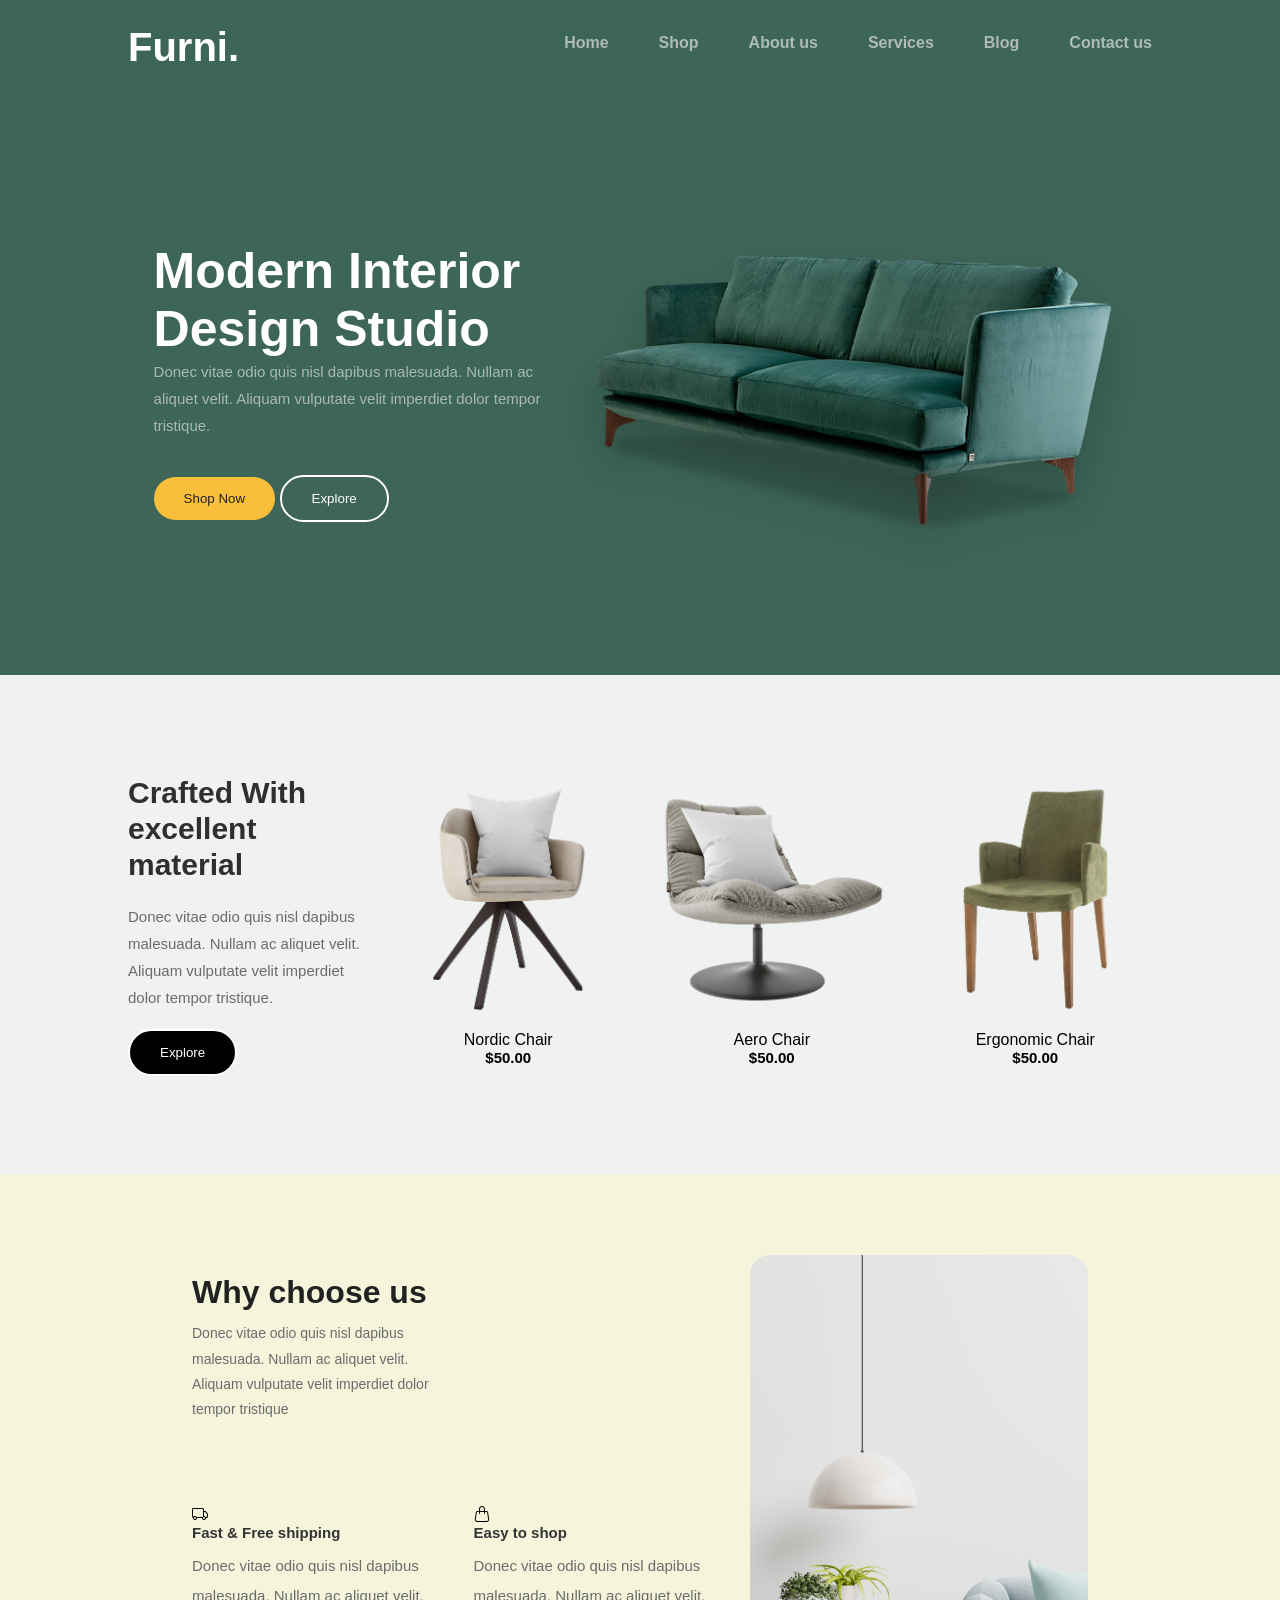
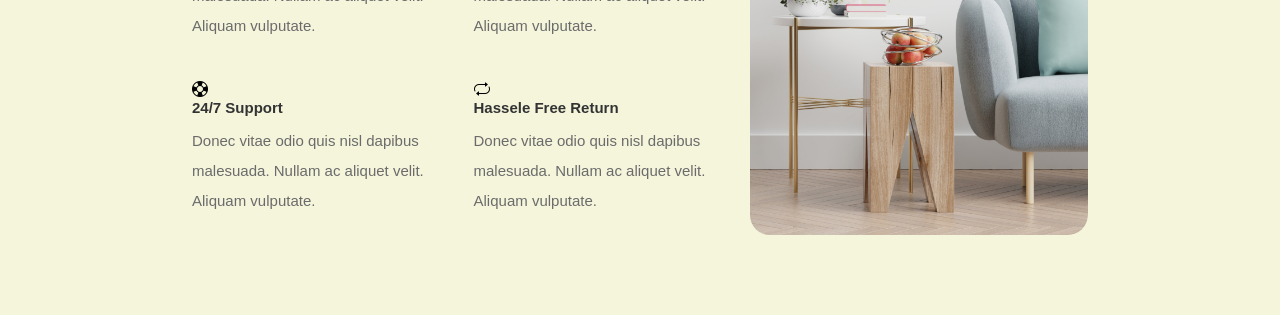
==== index.html @ 26b0cfc2 "Putting files out of html folder" ====
<!doctype html>
<html lang="en">
  <head>
    <meta charset="UTF-8" />
    <meta name="viewport" content="width=device-width, initial-scale=1.0" />
    <title>Demo Web page</title>
    <link rel="stylesheet" href="Css/page01.css" />
    <link rel="preconnect" href="https://fonts.googleapis.com" />
    <link rel="preconnect" href="https://fonts.gstatic.com" crossorigin />
    <link
      href="https://fonts.googleapis.com/css2?family=Google+Sans:ital,opsz,wght@0,17..18,400..700;1,17..18,400..700&family=Poppins:ital,wght@0,100;0,200;0,300;0,400;0,500;0,600;0,700;0,800;0,900;1,100;1,200;1,300;1,400;1,500;1,600;1,700;1,800;1,900&display=swap"
      rel="stylesheet"
    />
    <link
      rel="stylesheet"
      href="https://cdn.jsdelivr.net/npm/bootstrap-icons@1.13.1/font/bootstrap-icons.min.css"
    />
  </head>

  <body>
    <section class="header">
      <nav>
        <div class="nav-links">
          <div class="logo">
            <a href="">Furni.</a>
          </div>
          <ul>
            <li><a href="">Home</a></li>
            <li><a href="">Shop</a></li>
            <li><a href="">About us</a></li>
            <li><a href="">Services</a></li>
            <li><a href="">Blog</a></li>
            <li><a href="">Contact us</a></li>
          </ul>
        </div>
      </nav>
    </section>

    <section class="hero">
      <div class="div hero-text">
        <h1>
          Modern Interior <br />
          Design Studio
        </h1>
        <p>
          Donec vitae odio quis nisl dapibus malesuada. Nullam ac aliquet velit.
          Aliquam vulputate velit imperdiet dolor tempor tristique.
        </p>
        <br /><br />
        <div class="buttons">
          <button>Shop Now</button>
          <button class="explore">Explore</button>
        </div>
      </div>

      <div class="hero-image">
        <img src="../Assets/couch.png" alt="" />
      </div>
    </section>

    <section class="products">
      <div class="product-intro">
        <h2>
          Crafted With <br />
          excellent material
        </h2>

        <p>
          Donec vitae odio quis nisl dapibus malesuada. Nullam ac aliquet velit.
          Aliquam vulputate velit imperdiet dolor tempor tristique.
        </p>
        <br />
        <button class="product-button">Explore</button>
      </div>

      <div class="product">
        <img src="../Assets/chair-1.png" alt="Chair" />
        <h3>Nordic Chair</h3>
        <strong>$50.00</strong>
      </div>

      <div class="product">
        <img src="../Assets/chair-2.png" alt="Chair" />
        <h3>Aero Chair</h3>
        <strong>$50.00</strong>
      </div>

      <div class="product">
        <img src="../Assets/chair-3.png" alt="Chair" />
        <h3>Ergonomic Chair</h3>
        <strong>$50.00</strong>
      </div>
    </section>

    <section class="why-choose-us">
      <div class="why-content">
        <h2>Why choose us</h2>
        <p>
          Donec vitae odio quis nisl dapibus malesuada. Nullam ac aliquet velit.
          Aliquam vulputate velit imperdiet dolor tempor tristique
        </p>
      </div>

      <div class="features">
        <div class="feature">
          <div class="feature-icons">
            <i class="bi bi-truck"></i>
            <h3>Fast & Free shipping</h3>
            <p>
              Donec vitae odio quis nisl dapibus malesuada. Nullam ac aliquet
              velit. Aliquam vulputate.
            </p>
          </div>
        </div>

        <div class="feature">
          <div class="feature-icons">
            <i class="bi bi-handbag"></i>
            <h3>Easy to shop</h3>
            <p>
              Donec vitae odio quis nisl dapibus malesuada. Nullam ac aliquet
              velit. Aliquam vulputate.
            </p>
          </div>
        </div>

        <div class="feature">
          <div class="feature-icons">
            <i class="bi bi-life-preserver"></i>
            <h3>24/7 Support</h3>
            <p>
              Donec vitae odio quis nisl dapibus malesuada. Nullam ac aliquet
              velit. Aliquam vulputate.
            </p>
          </div>
        </div>

        <div class="feature">
          <div class="feature-icons">
            <i class="bi bi-repeat"></i>
            <h3>Hassele Free Return</h3>
            <p>
              Donec vitae odio quis nisl dapibus malesuada. Nullam ac aliquet
              velit. Aliquam vulputate.
            </p>
          </div>
        </div>
      </div>

      <div class="why-image">
        <div class="dots"></div>

        <img src="../Assets/why-choose-us-img.jpg" alt="Living Room">

      </div>
    </section>

    <script
      src="https://cdn.jsdelivr.net/npm/bootstrap@5.3.8/dist/js/bootstrap.bundle.min.js"
      integrity="sha384-FKyoEForCGlyvwx9Hj09JcYn3nv7wiPVlz7YYwJrWVcXK/BmnVDxM+D2scQbITxI"
      crossorigin="anonymous"
    ></script>
  </body>
</html>
---- Css/page01.css ----
*{
    margin: 0;
    padding: 0;
    box-sizing: border-box;
}

body{
    background-color: #3d6558;
    font-family: 'Inter', sans-serif;
}

nav{
    height: 90px;
    width: 100%;
}

.nav-links{
    padding-top: 25px;
    display: flex;
    align-items: center;
    width: 80%;
    margin: auto;
}

.logo a{
    color: white;
    text-decoration: none;
    font-size: 40px;
    font-weight: bold;
}
.nav-links ul{
    display: flex;
    gap: 50px;
    list-style: none;
    margin-left: auto;
}

.nav-links ul li a{
    color: #aebbb6;
    text-decoration: none;
    font-size: 16px;
    font-weight: bold;
}

.nav-links ul li::after {
    content: '';
    margin-top: 5px;
    width: 0;
    height: 5px;
    background: #f9bf3b;
    display: block;
    transition: 0.5s;
}

.nav-links ul li:hover::after{
    width: 100%;
}

.hero{
    display: flex;
    height: 585px;
   align-items: center;
   padding: 0 12%;
   position: relative;
   overflow: hidden;
}
.hero-text{
    width: 45%;
}

.hero-text h1{
    font-size: 50px;
    font-weight: 70%;
    line-height: 1.15;
    color: white;
}
.hero-text p{
    font-size: 15px;
    line-height: 1.8;
    color: #aab9b3;
}
.hero-image{
    width: 60%;
    position: relative;
    z-index: 2;
}
.hero-image img{
    width: 100%;
    filter: drop-shadow(0 25px 20px rgba(0, 0, 0, 0.18));
}
.buttons button{
    padding: 14px 30px;
    border-radius: 35px;
    border: none;
    cursor: pointer;
    transition: all 0.5s ease;
}
.buttons button:hover{
    transform: translateY(-3px) scale(1.02);
    box-shadow: 0 10px 15px rgba(0, 0, 0, 0.15);
}
.buttons button:first-child{
    background-color: #f9bf3b;
    color: #222;
}

.buttons button:first-child:hover{
    background-color: #ffd166;
}
.buttons .explore{
    background-color: transparent;
    border: 2px solid;
    color: white;
}

.buttons .explore:hover{
    background-color: white;
    color: #3d6558;
}
.products{
    background-color: #eff2f1;
    min-height: 500px;

    display: flex;
    align-items: center;
    padding: 80px 10%;
    gap: 30px;
}
.product-intro{
    width: 25%;

}
.product-intro h2{
    font-size: 30px;
    line-height: 1.2;
    font-weight: 600;
    color: #2f2f2f;
}
.product-intro p{
    font-size: 15px;
    line-height: 1.8;
    color: #6b6b6b;
    margin-top: 20px;
}
.product{
    width: 25%;
    text-align: center;
}
.product img{
    width: 100%;
    display: block;
    transition: transform 0.3s ease;
}

.product img:hover{
    transform:  scale(1.05) translateY(-5px);
    box-shadow: 0 10px 25px rgpa(black);
}
.product h3{
    font-size: 16px;
    font-weight: 500;
    margin-top: 15px;
}
.product strong{
    font-size: 15px;
}
.product-button{
    border: 2px solid white;
    color: white;
    padding: 14px 30px;
    border-radius: 35px;
    cursor: pointer;
    background-color: black;
    transition: color 1s ease;
    transition: transform 0.5s ease, box-shadow 0.5s ease;
    
}

.product-button::before{
    content: " ";
    position: absolute;
    top: 0;
    left: 0;
    width: 0;
    height: 100%;
    background-color: #f9bf3b;
    transition: width 1s ease;
}
.product-button :hover::before{
    width: 100%;
}

.product-button:hover{
    background-color: #f9bf3b;
    color: #3d6558;
    transform: translateY(-3px);
    box-shadow: 0 8px 20px rgba(0, 0, 0, 0.15);
    transform: scale(1.05);
    box-shadow: 0 15px 30px  rgba(0, 0, 0, 0.2);
}
.why-choose-us{
    min-height: 700px;
    background-color: beige;
    display: grid;
    align-items: center;
    padding: 80px 15%;
}
.why-content{
    width: 55%;

}
.why-content h2 {
    font-size: 32px;
    font-weight: 600;
    color: #222;
    margin: 0 0 10px 0;
}
.why-content > p {
    font-size: 14px;
    line-height: 1.8;
    color: #6b6b6b;
    width: 90%;
    margin: 0;
}

.why-image{
    overflow: hidden;
    border-radius: 20px;
}
.why-image img{
    transition: transform 0.5s ease, box-shadow 0.5s ease;
}

.why-image:hover img{
    transform: scale(1.05);
    box-shadow: 35px 35px 30px 35px rgba(0.2, 0.2, 0.2, 0.2);
}

.features{
    display: grid;
    grid-template-columns: 1fr 1fr;
    gap: 40px 35px;
    margin-top: 45px;
}
.feature-icon{
    width: 50px;
    height: 50px;
    display: flex;
    align-items: center;
    justify-content: center;
    font-size: 25px;
}

.feature-icon i {
    font-size: 50px !important;
}
.feature h3{
    font-size: 15px;
    color: #333;
    font-weight: 600;
    margin-bottom: 10px;

}
.feature p{
    font-size: 15px;
    line-height: 2;
    color: #6b6b6b;
}
.why-image {
    grid-column: 2;
    grid-row: 1 / span 2;

    width: 100%;

    position: relative;

    padding-left: 30px;

    box-sizing: border-box;
}
.why-image img {
    width: 100%;

    height: 580px;

    object-fit: cover;

    display: block;

    border-radius: 20px;

    position: relative;

    z-index: 2;
}

.nav-links ul li a.active{
    color: white;
}
.nav-links ul li a.active::after{
    content: " ";
    display: block;
    width: 100%;
    height: 5px;
    background-color: #f9bf3b;
    margin-top: 8px;
}
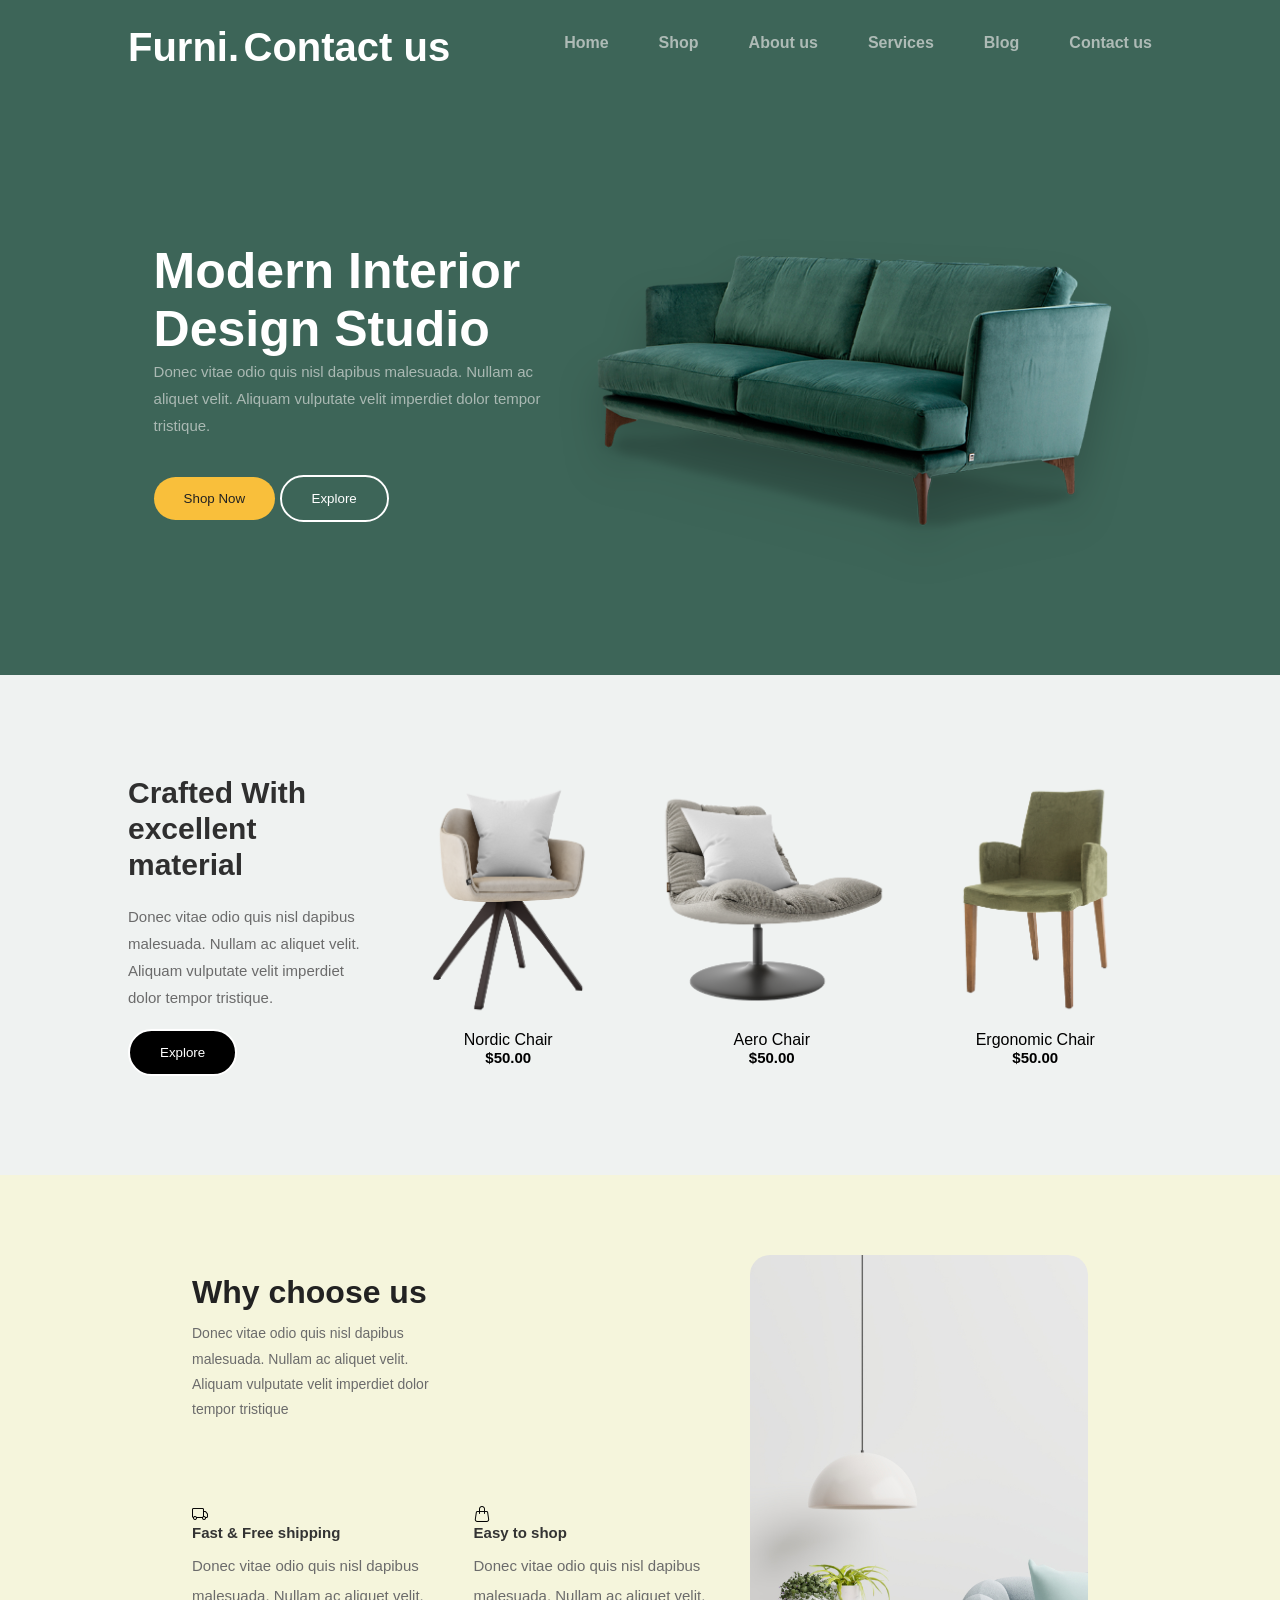
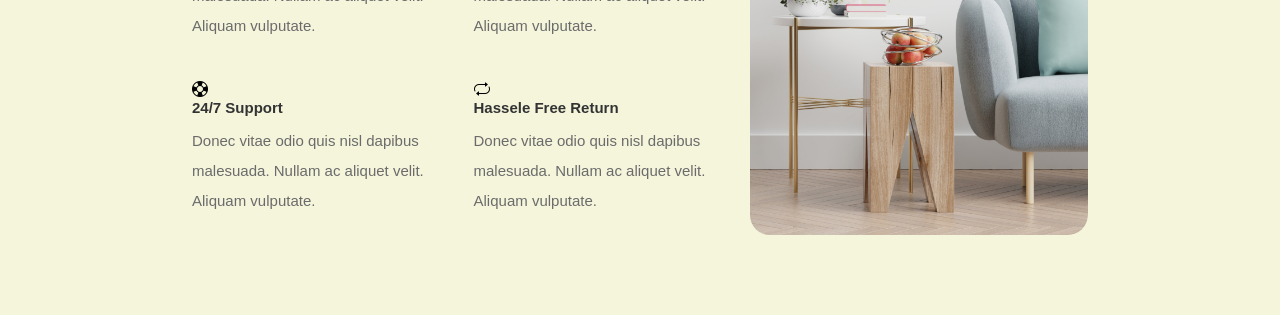
==== commit b68f5f4b: "Linking contact page to index" ====
--- a/index.html
+++ b/index.html
@@ -15,6 +15,7 @@
       rel="stylesheet"
       href="https://cdn.jsdelivr.net/npm/bootstrap-icons@1.13.1/font/bootstrap-icons.min.css"
     />
+
   </head>
 
   <body>
@@ -23,14 +24,15 @@
         <div class="nav-links">
           <div class="logo">
             <a href="">Furni.</a>
+            <a href="contact.html">Contact us</a>
           </div>
           <ul>
             <li><a href="">Home</a></li>
-            <li><a href="">Shop</a></li>
-            <li><a href="">About us</a></li>
-            <li><a href="">Services</a></li>
-            <li><a href="">Blog</a></li>
-            <li><a href="">Contact us</a></li>
+            <li><a href="shop.html">Shop</a></li>
+            <li><a href="about.html">About us</a></li>
+            <li><a href="services.html">Services</a></li>
+            <li><a href="blog.html">Blog</a></li>
+            <li><a href="contact.html">Contact us</a></li>
           </ul>
         </div>
       </nav>
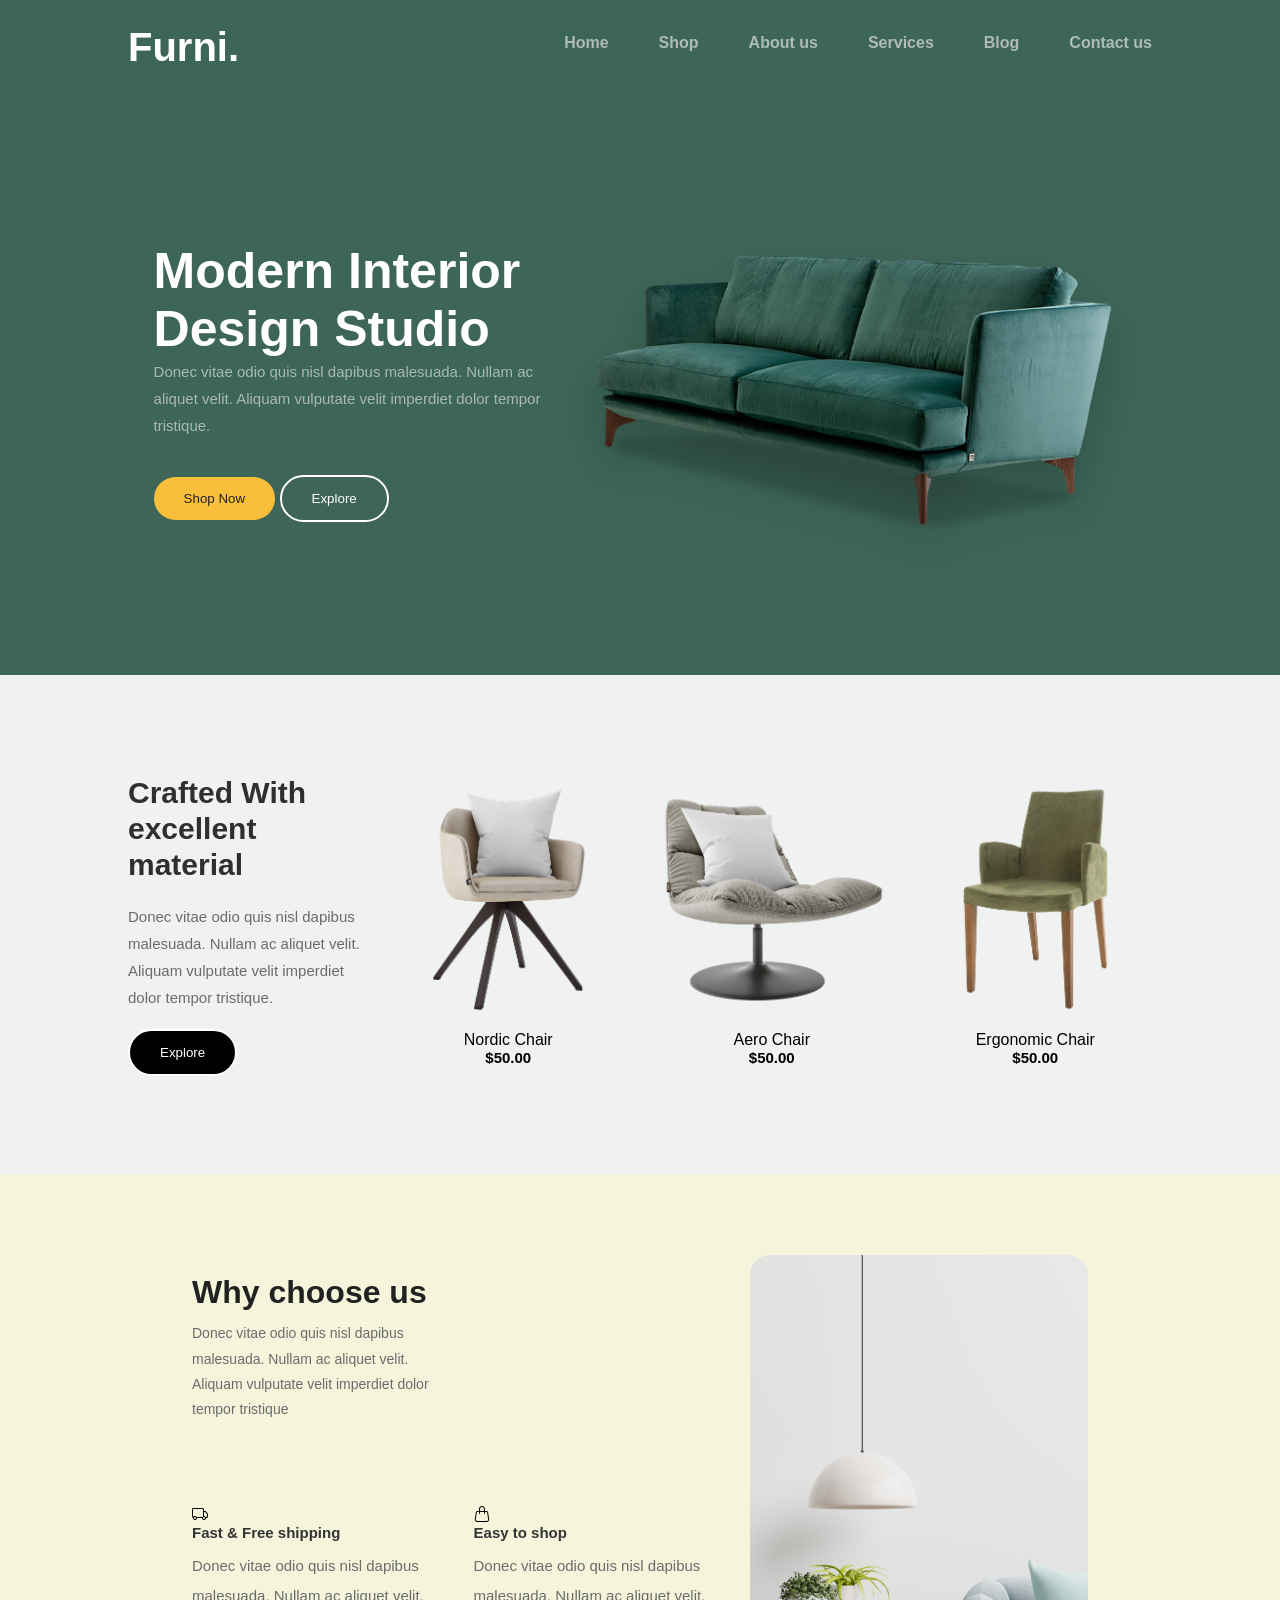
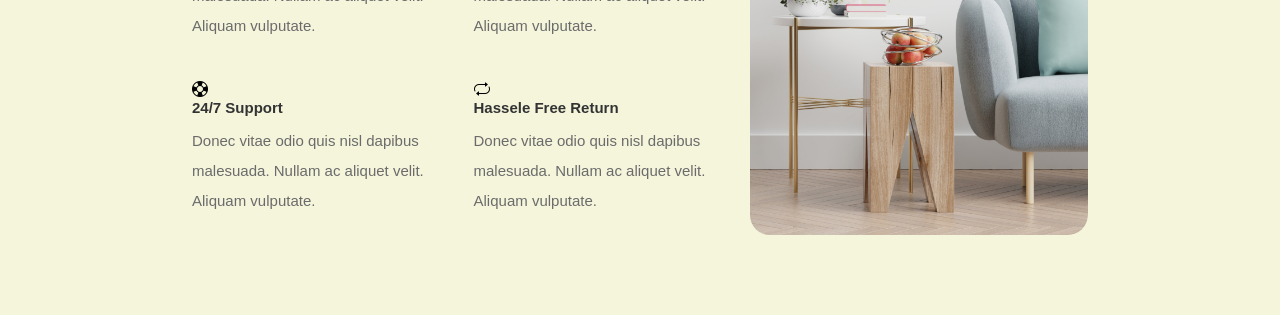
==== commit b09cfc87: "Connecting about to index" ====
--- a/index.html
+++ b/index.html
@@ -24,10 +24,9 @@
         <div class="nav-links">
           <div class="logo">
             <a href="">Furni.</a>
-            <a href="contact.html">Contact us</a>
           </div>
           <ul>
-            <li><a href="">Home</a></li>
+            <li><a href="index.html">Home</a></li>
             <li><a href="shop.html">Shop</a></li>
             <li><a href="about.html">About us</a></li>
             <li><a href="services.html">Services</a></li>
--- a/Css/page01.css
+++ b/Css/page01.css
@@ -305,3 +305,98 @@
     background-color: #f9bf3b;
     margin-top: 8px;
 }
+
+.contact{
+    background-color:#eff2f1;
+    min-height: 600px;
+    padding: 80px;
+    display: flex;
+    justify-content: center;
+
+}
+.contact-content{
+    width: 70%;
+}
+
+.contact h1{
+    font-size: 50px;
+    color: #222;
+    margin-bottom: 10px;
+}
+.contact p{
+    font-size: 20px;
+    margin-bottom: 35px;
+    color: #6b6b6b;
+}
+.contact form{
+    display: flex;
+    flex-direction: column;
+    gap: 20px;
+}
+.contact textarea {
+    width: 100%;
+    padding: 15px;
+    border-radius: 5px;
+    border: 1px solid #ccc;
+    font-size: 15px;
+    font-family: inherit;
+}
+.contact input{
+     width: 100%;
+    padding: 15px;
+    border-radius: 5px;
+    border: 1px solid #ccc;
+    font-size: 15px;
+    font-family: inhboerit;
+}
+.contact textarea {
+    height: 150px;
+    resize: none;
+}
+.contact button {
+    width: fit-content;
+    border: none;
+    border-radius: 30px;
+    cursor: pointer;
+    background-color: #f9bf3b;
+    transition: 0.3s;
+    padding: 14px 30px;
+    
+}
+.contact button:hover {
+    transform: translateY(-3px);
+    box-shadow: 0 8px 15px;
+}
+
+.about {
+     min-height: 600px;
+    background-color: #eff2f1;
+    display: flex;
+    align-items: center;
+    gap: 60px;
+    padding: 80px 12%;
+}
+
+.about-text{
+    width: 50%;
+}
+
+.about-text p{
+    font-size: 15px;
+    line-height: 1.8;
+    color: #6b6b6b;
+}
+
+.about-text h1{
+    font-size: 45px;
+    color: #222;
+    margin-bottom: 20px;
+}
+.about-image{
+    width: 50%;
+}
+.about-image img {
+    display: block;
+    width: 100%;
+    border-radius: 20px;
+}
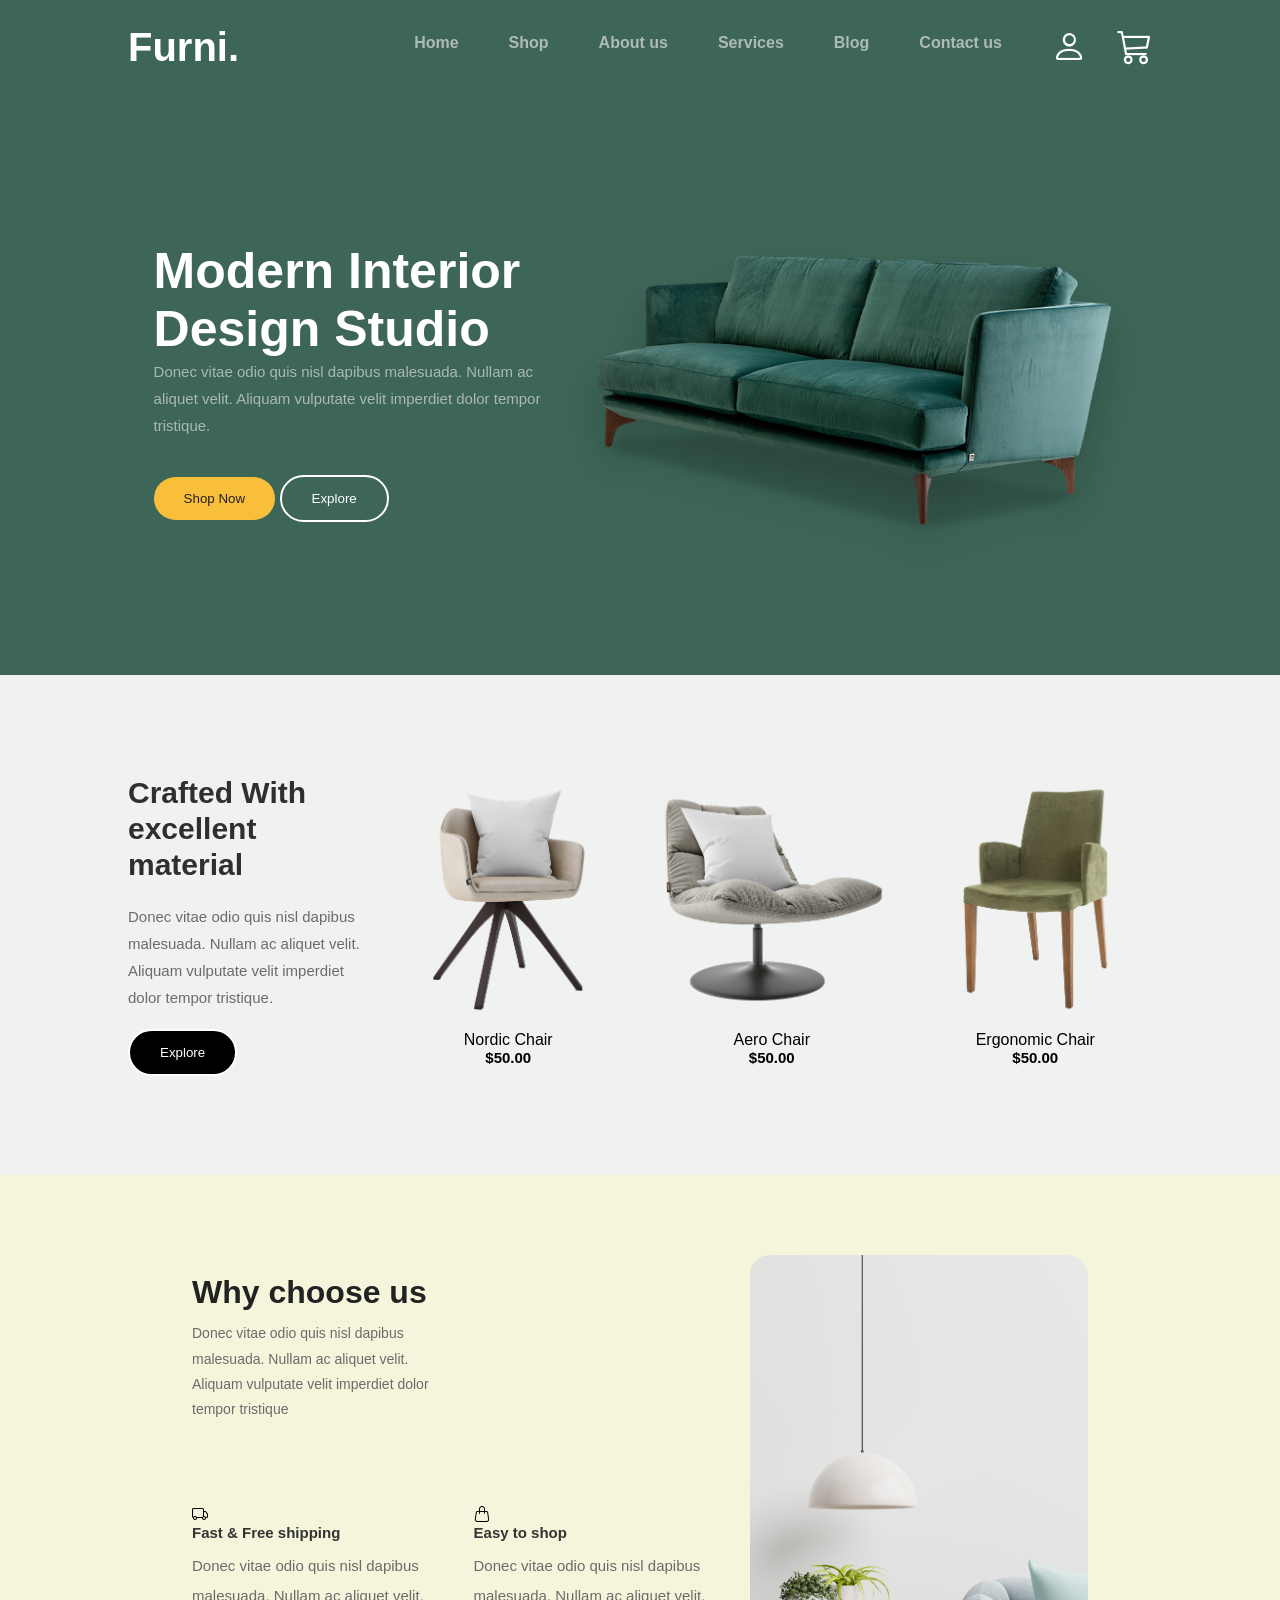
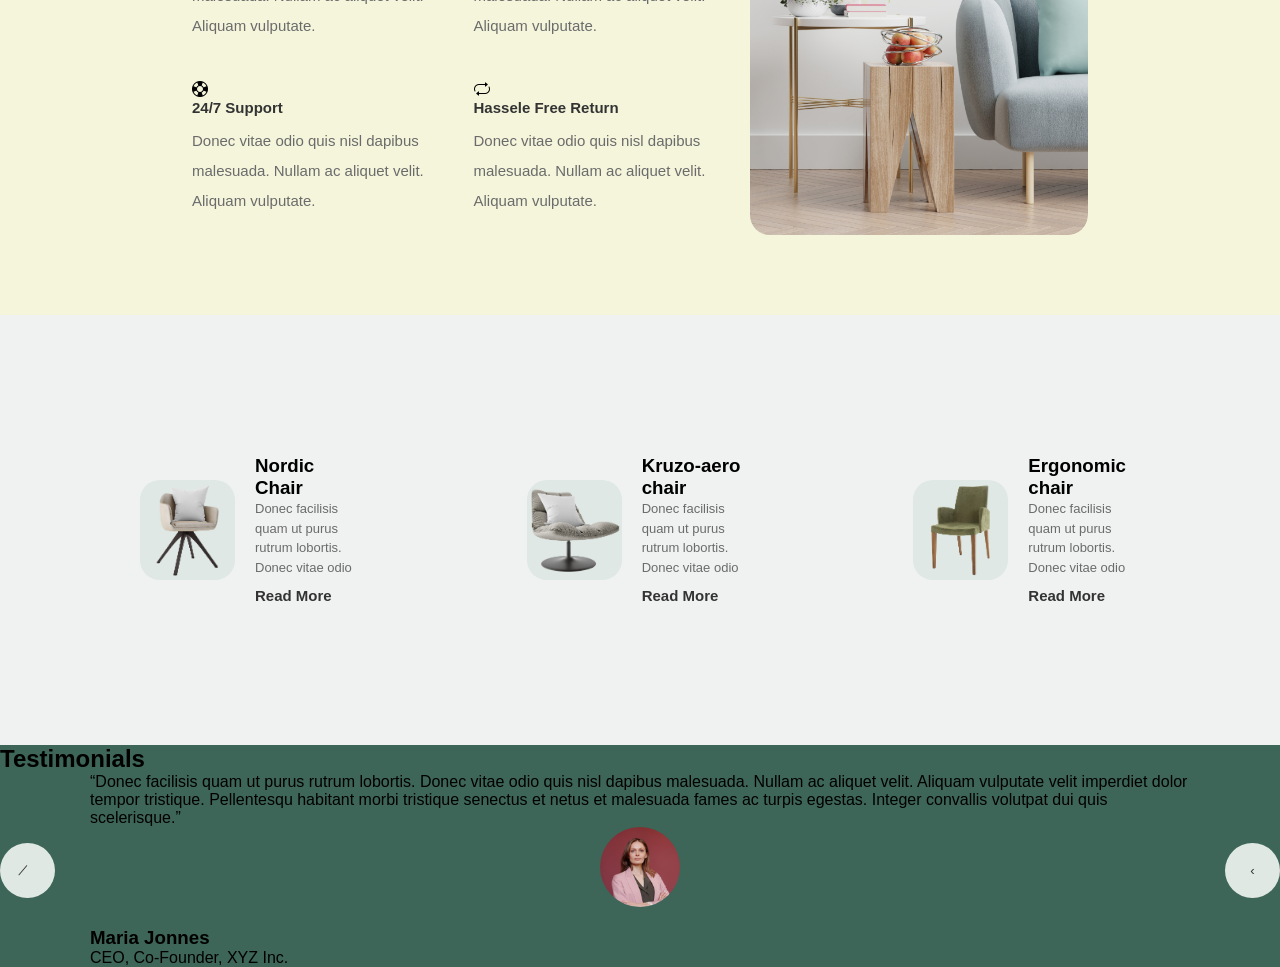
==== commit 3d9edeac: "Initial commit for home page" ====
--- a/index.html
+++ b/index.html
@@ -33,6 +33,16 @@
             <li><a href="blog.html">Blog</a></li>
             <li><a href="contact.html">Contact us</a></li>
           </ul>
+
+           <div class="nav-icons">
+          <a href="profile.html" aria-label="Profile">
+            <i class="bi bi-person"></i>
+          </a>
+
+          <a href="shoppingCart.html" aria-label="Cart">
+             <i class="bi bi-cart3"></i>
+          </a>
+        </div>
         </div>
       </nav>
     </section>
@@ -156,6 +166,84 @@
       </div>
     </section>
 
+
+    <section class="recommendation">
+
+      <div class="recommendation">
+        <img src="Assets/chair-1.png" alt="nordic-chair">
+        <div class="recommend-info">
+          <h3>Nordic Chair</h3>
+          <p>Donec facilisis quam ut purus rutrum lobortis. Donec vitae odio</p>
+          <a href="shop.html">Read More</a>
+
+        </div>
+      </div>
+
+      <div class="recommendation">
+        <img src="Assets/chair-2.png" alt="Aero chair">
+        <div class="recommend-info">
+          <h3>Kruzo-aero chair</h3>
+          <p>Donec facilisis quam ut purus rutrum lobortis. Donec vitae odio</p>
+          <a href="shop.html">Read More</a>
+        </div>
+      </div>
+
+        <div class="recommendation">
+        <img src="Assets/chair-3.png" alt="Ergonomic chair">
+        <div class="recommend-info">
+          <h3>Ergonomic chair</h3>
+          <p>Donec facilisis quam ut purus rutrum lobortis. Donec vitae odio</p>
+          <a href="shop.html">Read More</a>
+        </div>
+      </div>
+
+    </section>
+
+
+
+    <section class="testtimonials">
+      <h2>Testimonials</h2>
+      <div class="testimonial-content">
+
+        <button class="testimonial-arrow" aria-label="Previous testtimonials">
+          &#824
+        </button>
+
+        <div class="testi-center">
+          <p class="quote">
+            “Donec facilisis quam ut purus rutrum lobortis. 
+            Donec vitae odio quis nisl dapibus malesuada.
+            Nullam ac aliquet velit. Aliquam vulputate velit
+            imperdiet dolor tempor tristique. Pellentesqu 
+            habitant morbi tristique senectus et netus et 
+            malesuada fames ac turpis egestas. Integer convallis 
+            volutpat dui quis scelerisque.”
+          </p>
+
+          <img class="testi-avatar"
+           src="/Assets/customer1.jpg" 
+           alt="Maria Jones"
+           >
+
+          <h3>Maria Jonnes</h3>
+          <p class="testi-role">
+            CEO, Co-Founder, XYZ Inc.
+          </p>
+        </div>
+
+        <button class="testimonial-arrow" aria-label="Next Testimonial">
+          &#8249
+        </button>
+      </div>
+
+      <div class="testi-dots">
+        
+
+      </div>
+
+    </section>
+
+
     <script
       src="https://cdn.jsdelivr.net/npm/bootstrap@5.3.8/dist/js/bootstrap.bundle.min.js"
       integrity="sha384-FKyoEForCGlyvwx9Hj09JcYn3nv7wiPVlz7YYwJrWVcXK/BmnVDxM+D2scQbITxI"
--- a/Css/page01.css
+++ b/Css/page01.css
@@ -20,6 +20,20 @@
     align-items: center;
     width: 80%;
     margin: auto;
+}
+
+.nav-icons{
+    display: flex;
+    align-items: center;
+    gap: 30px;
+    margin-left: 50px;
+}
+
+.nav-icons a{
+    color: white;
+    font-size: 35px;
+    display: flex;
+    text-decoration: none;
 }
 
 .logo a{
@@ -399,4 +413,117 @@
     display: block;
     width: 100%;
     border-radius: 20px;
-}+}
+
+.recommendation{
+    background-color: #eff2f1;
+    display: grid;
+    grid-template-columns: grid;
+    gap: 30px;
+    padding: 70px;
+}
+
+.recommendation{
+    display: flex;
+    align-items: center;
+    gap: 20px;
+    min-width: 0;
+}
+
+.recommendation img {
+    width: 95px;
+    height: 100px;
+    object-fit: contain;
+    flex-shrink: 0;
+    border-radius: 20px;
+    background-color: #dfe8e4;
+}
+
+.recommendation-inf0 h3 {
+    font-size: 15px;
+    color: #222;
+    margin-bottom: 10px;
+}
+
+.recommendation p {
+    font-size: 13px;
+    line-height: 1.5;
+    color: #6b6b6b;
+    margin-bottom: 10px;
+}
+
+.recommendation a {
+    color: #333;
+    font-size: 15px;
+    font-weight: 600;
+    text-decoration: none;
+}
+
+.testimonials {
+    background-color: #eff2f1;
+    padding: 70px 10% 90px;
+    text-align: center;
+}
+
+.testimonials h2 {
+    font-size: 32px;
+    font-weight: 600;
+    color: #2f2f2f;
+    margin-bottom: 35px;
+}
+
+.testimonial-content {
+    display: flex;
+    align-items: center;
+    justify-content: space-between;
+    gap: 35px;
+}
+
+.testi-quote{
+    font-size: 20px;
+    line-height: 1.8;
+    color: #6b6b6b;
+    margin-bottom: 45px;
+}
+
+
+
+.testi-avatar {
+    width: 80px;
+    height: 80px;
+    object-fit: cover;
+    object-position: center;
+    border-radius: 50px;
+    padding: 0;
+    display: block;
+    margin: 0 auto 20px;
+}
+.testimonial-center h3 {
+    font-size: 14px;
+    font-weight: 600;
+    color: #222;
+    margin-bottom: 5px;
+}
+.testimonial-role {
+    font-size: 15px;
+    color: #777;
+    line-height: 1.5;
+}
+.testimonial-arrow {
+    width: 55px;
+    height: 55px;
+    flex-shrink: 0;
+    border: none;
+    border-radius: 50%;
+    color: #333;
+    background-color: #dfe8e2;
+    cursor: pointer;
+}
+.testimonial-arrow :hover {
+    background-color: #3d6558;
+    color: wheat;
+    transform: scale(1.05);
+    
+}
+
+
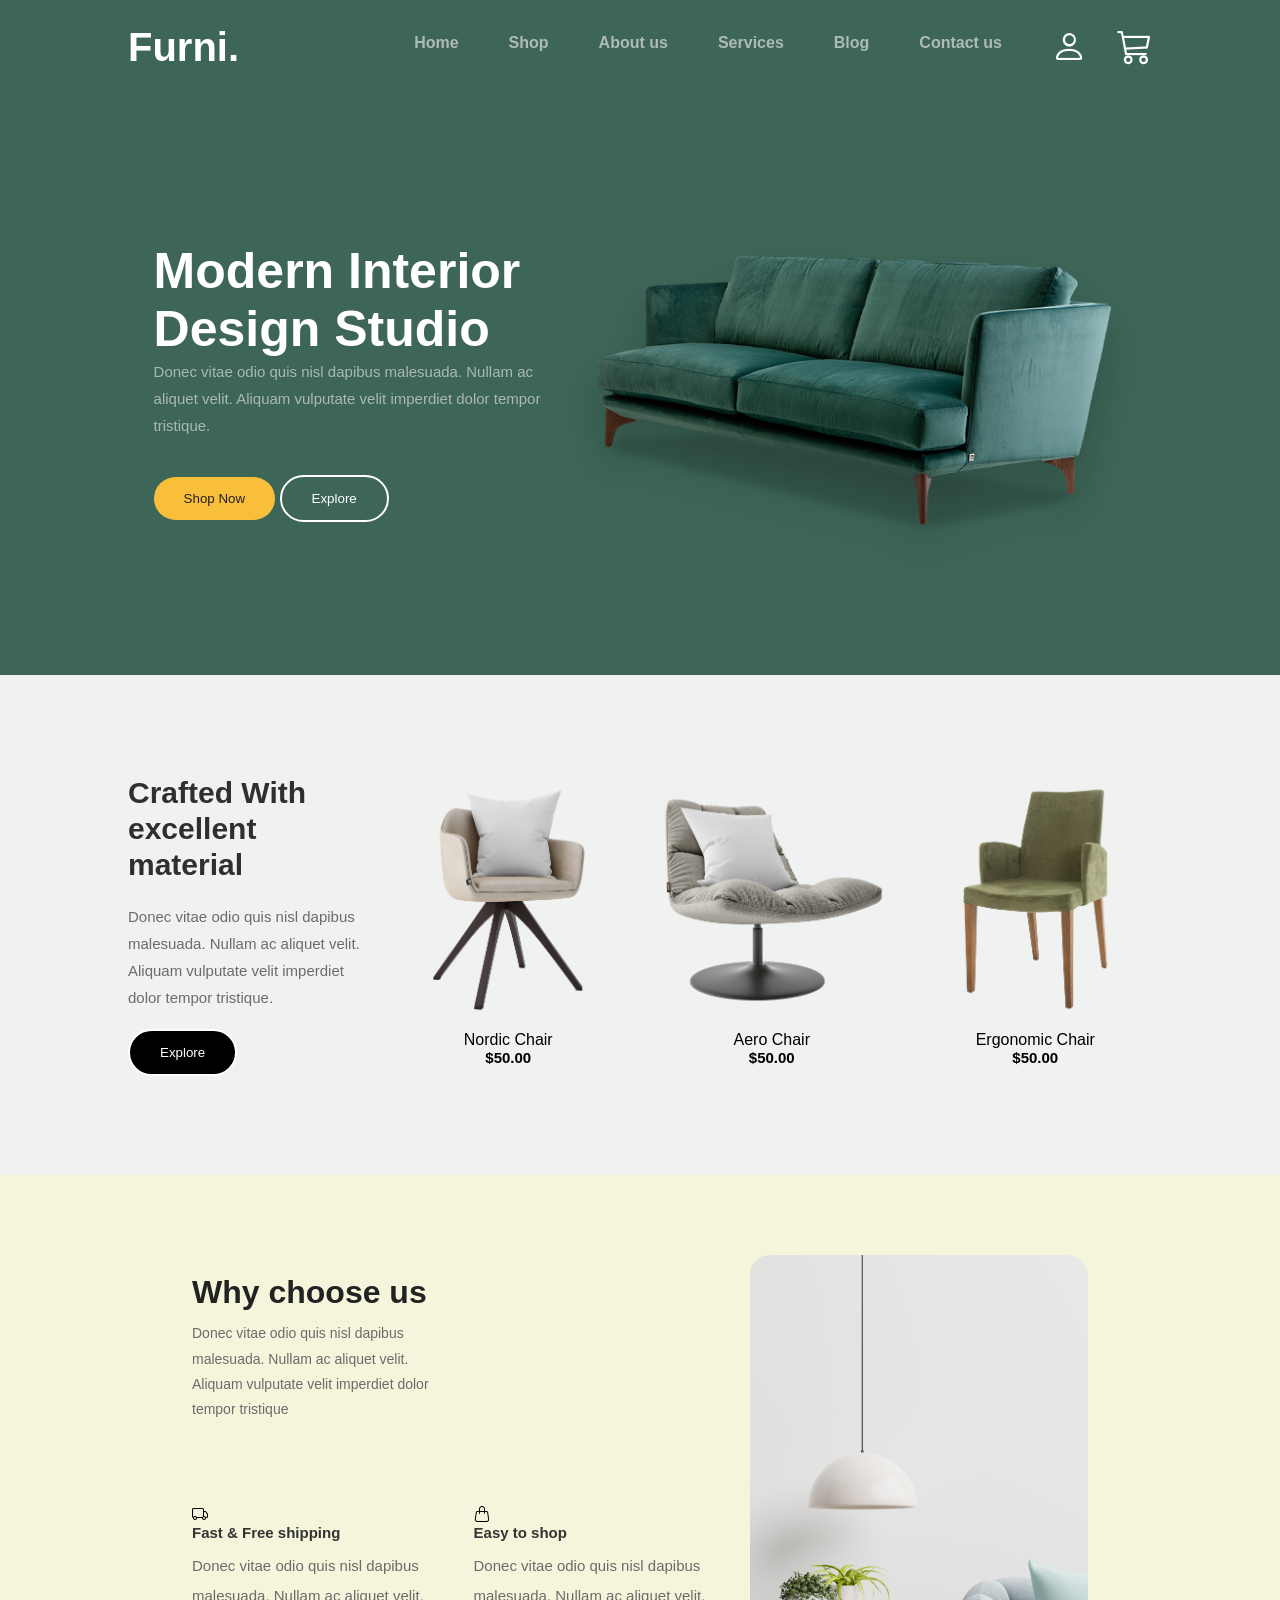
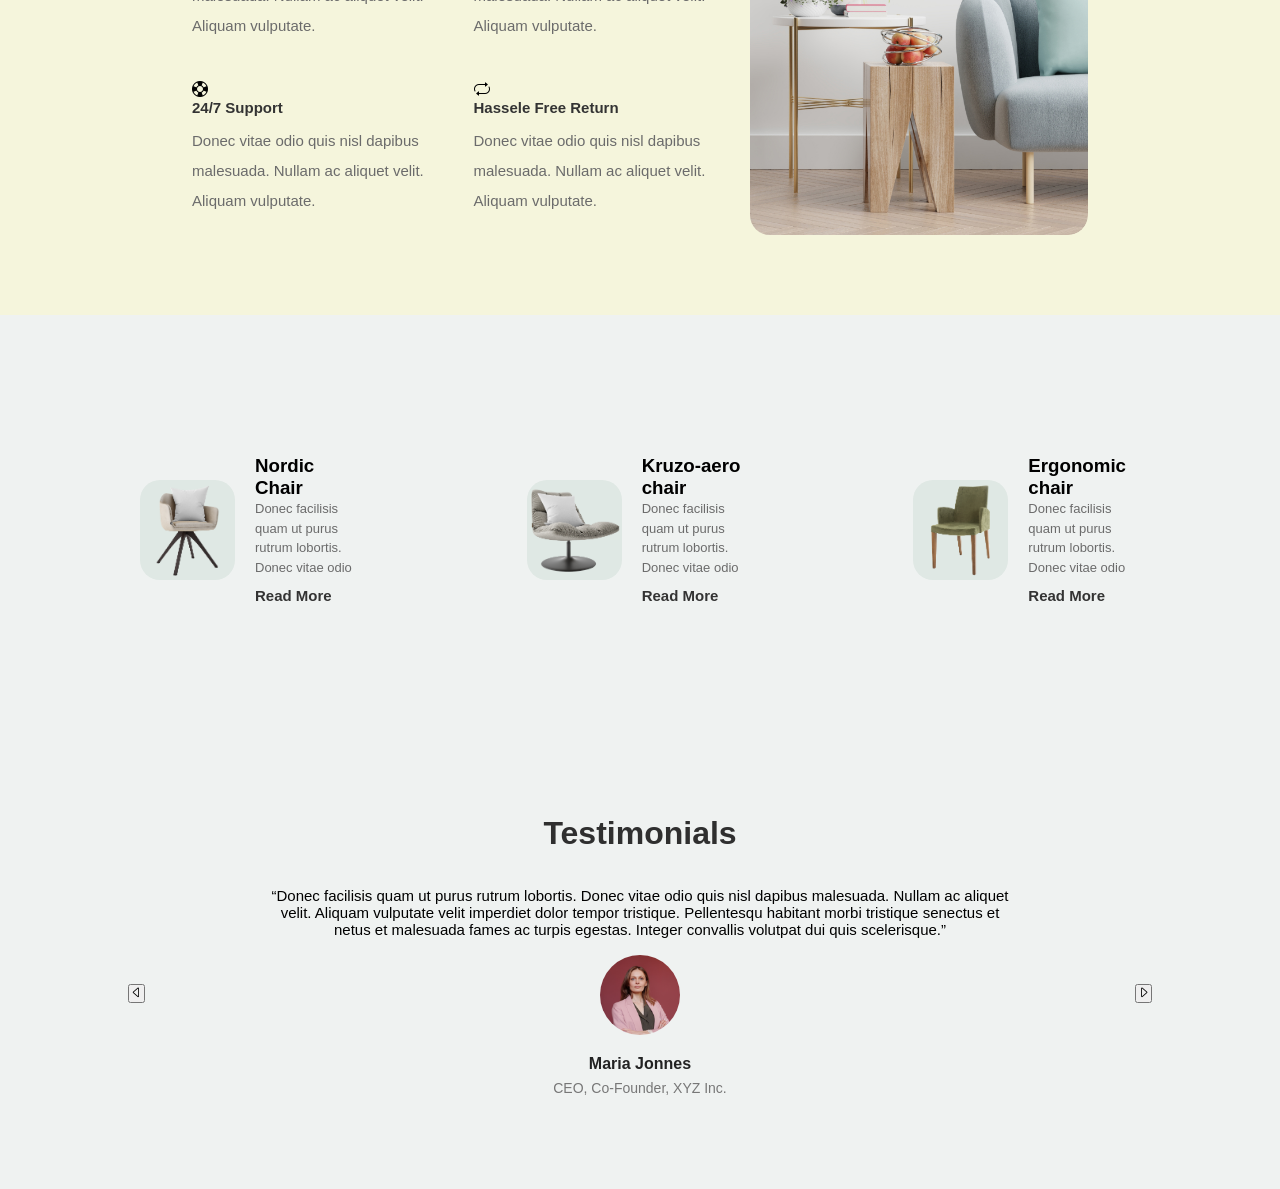
==== commit 68d5c404: "improved testimonial section" ====
--- a/index.html
+++ b/index.html
@@ -3,7 +3,8 @@
   <head>
     <meta charset="UTF-8" />
     <meta name="viewport" content="width=device-width, initial-scale=1.0" />
-    <title>Demo Web page</title>
+    <title>Furmi</title>
+    <link rel="icon" type="image/png" href="Assets/favicon.png">
     <link rel="stylesheet" href="Css/page01.css" />
     <link rel="preconnect" href="https://fonts.googleapis.com" />
     <link rel="preconnect" href="https://fonts.gstatic.com" crossorigin />
@@ -201,12 +202,12 @@
 
 
 
-    <section class="testtimonials">
+    <section class="testimonials">
       <h2>Testimonials</h2>
       <div class="testimonial-content">
 
         <button class="testimonial-arrow" aria-label="Previous testtimonials">
-          &#824
+          <i class="bi bi-caret-left"></i>
         </button>
 
         <div class="testi-center">
@@ -219,6 +220,7 @@
             malesuada fames ac turpis egestas. Integer convallis 
             volutpat dui quis scelerisque.”
           </p>
+          <br>
 
           <img class="testi-avatar"
            src="/Assets/customer1.jpg" 
@@ -232,7 +234,7 @@
         </div>
 
         <button class="testimonial-arrow" aria-label="Next Testimonial">
-          &#8249
+         <i class="bi bi-caret-right"></i>
         </button>
       </div>
 
--- a/Css/page01.css
+++ b/Css/page01.css
@@ -459,8 +459,9 @@
     text-decoration: none;
 }
 
+
 .testimonials {
-    background-color: #eff2f1;
+   background-color: #eff2f1;
     padding: 70px 10% 90px;
     text-align: center;
 }
@@ -470,6 +471,7 @@
     font-weight: 600;
     color: #2f2f2f;
     margin-bottom: 35px;
+    text-align: center;
 }
 
 .testimonial-content {
@@ -479,37 +481,48 @@
     gap: 35px;
 }
 
-.testi-quote{
+.testi-center {
+    max-width: 750px;
+    margin: 0 auto;
+    font-size: 15px;
+}
+
+.testi-quote {
     font-size: 20px;
     line-height: 1.8;
     color: #6b6b6b;
     margin-bottom: 45px;
-}
-
-
+    text-align: center;
+}
 
 .testi-avatar {
     width: 80px;
     height: 80px;
     object-fit: cover;
     object-position: center;
-    border-radius: 50px;
+    border-radius: 50%;
     padding: 0;
     display: block;
     margin: 0 auto 20px;
 }
-.testimonial-center h3 {
-    font-size: 14px;
+
+.testi-center h3 {
+    font-size: 16px;
     font-weight: 600;
     color: #222;
     margin-bottom: 5px;
-}
-.testimonial-role {
-    font-size: 15px;
+    text-align: center;
+}
+
+.testi-role {
+    font-size: 14px;
     color: #777;
     line-height: 1.5;
-}
-.testimonial-arrow {
+    text-align: center;
+    margin: 0;
+}
+
+.testi-arrow {
     width: 55px;
     height: 55px;
     flex-shrink: 0;
@@ -518,12 +531,14 @@
     color: #333;
     background-color: #dfe8e2;
     cursor: pointer;
-}
-.testimonial-arrow :hover {
+    display: flex;
+    align-items: center;
+    justify-content: center;
+    transition: all 0.2s ease-in-out;
+}
+
+.testi-arrow:hover {
     background-color: #3d6558;
-    color: wheat;
+    color: #fff;
     transform: scale(1.05);
-    
-}
-
-
+}
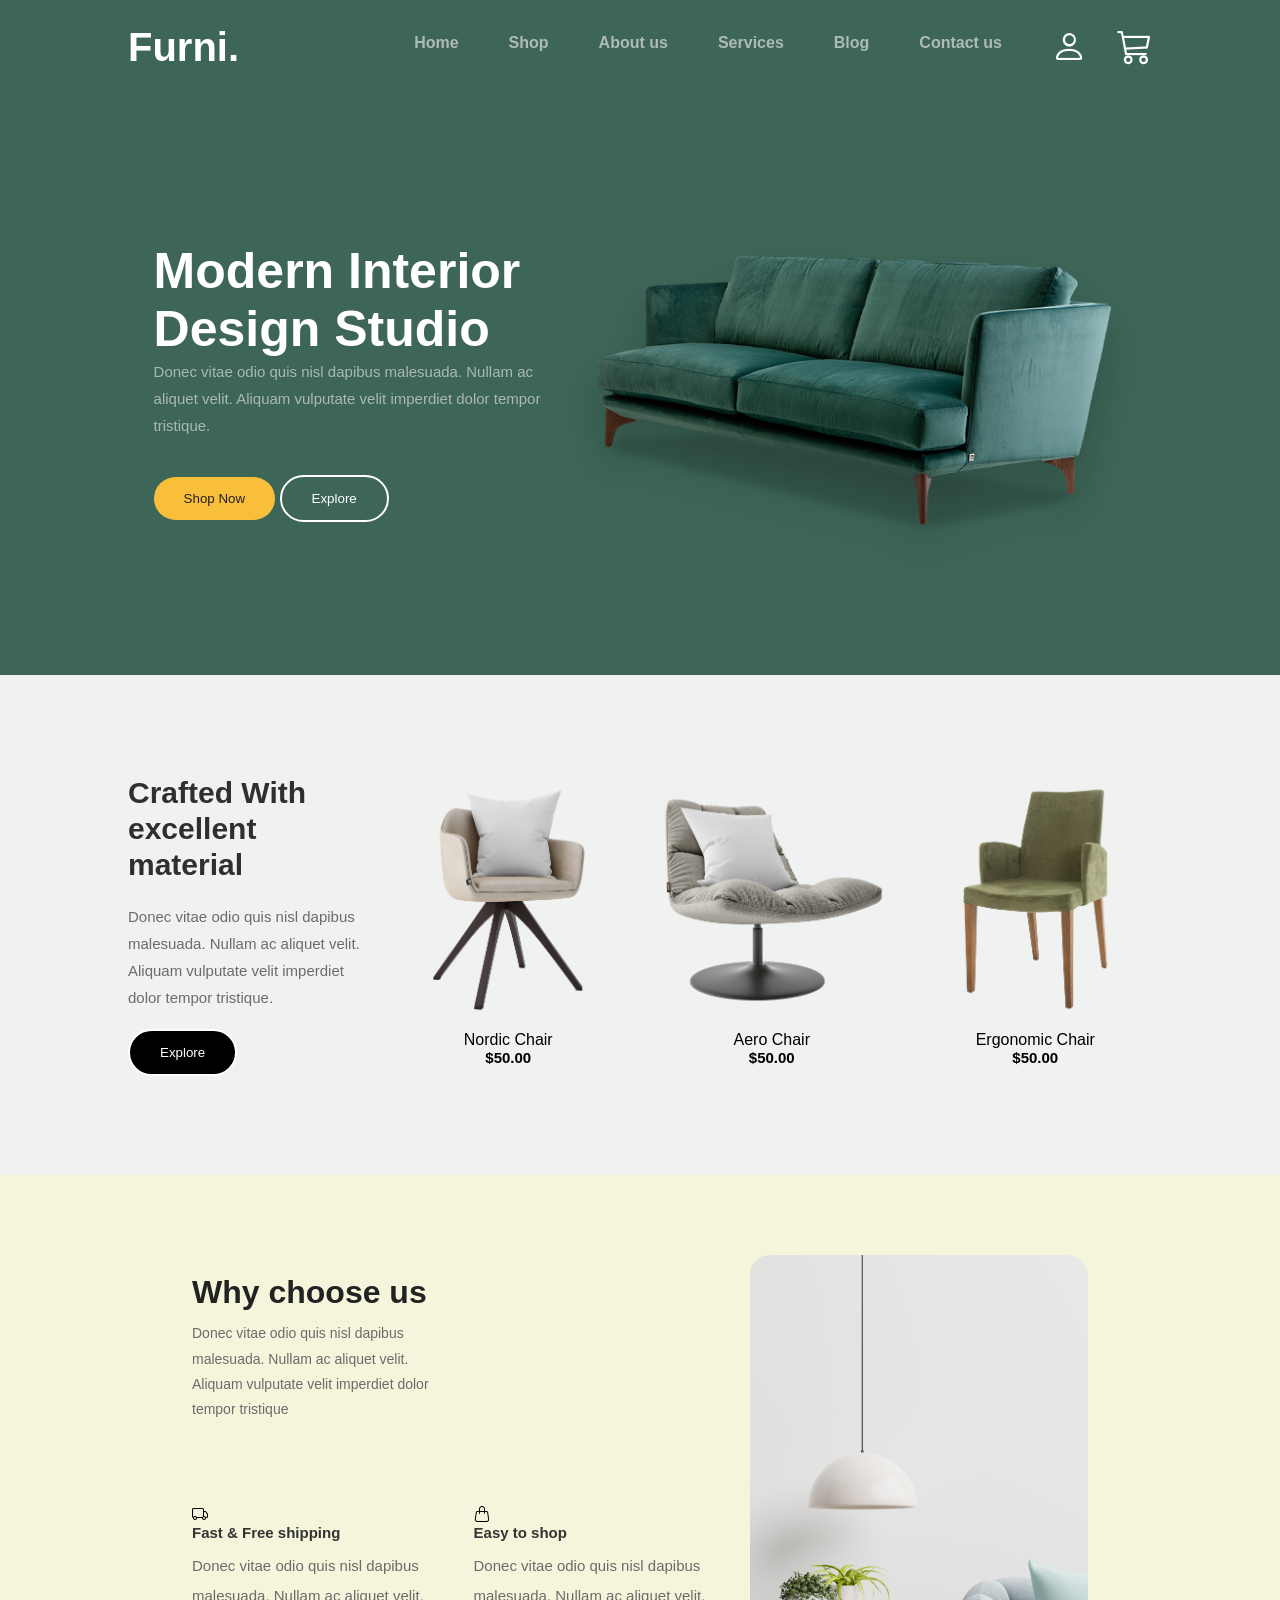
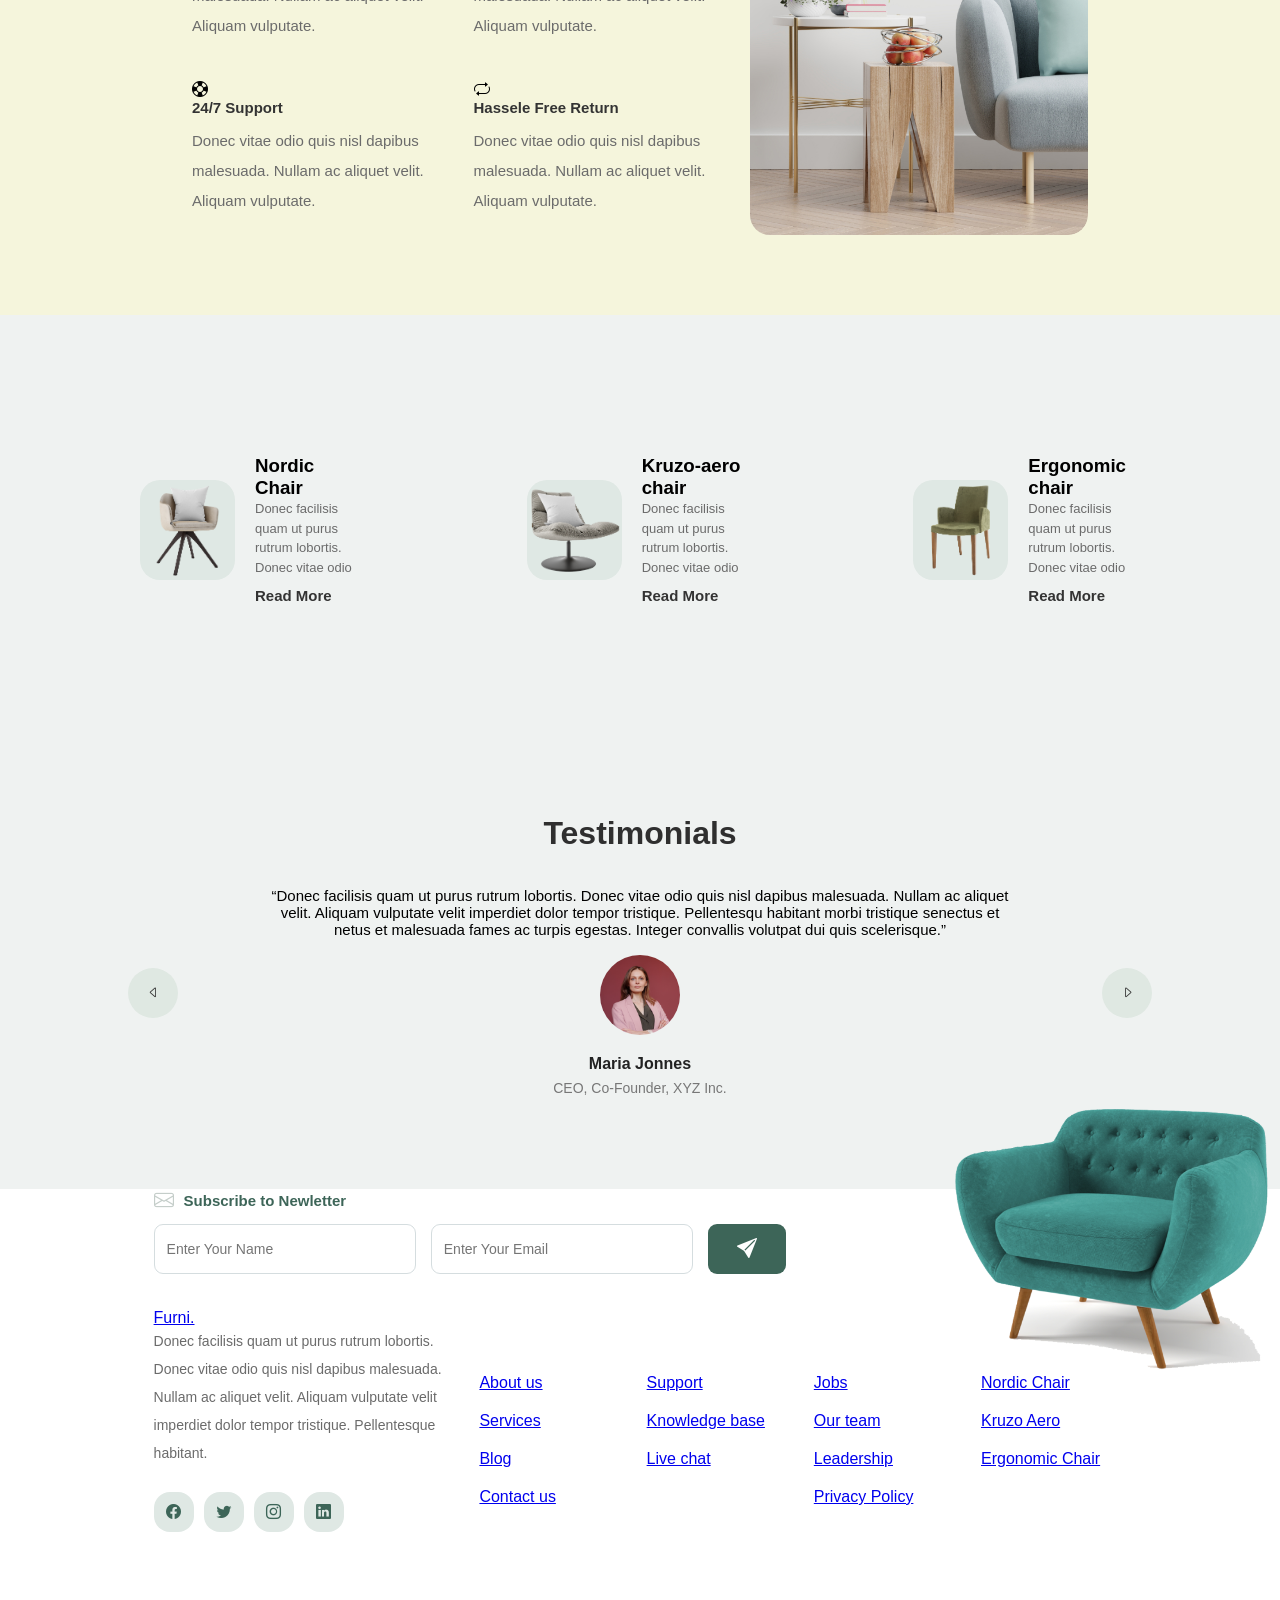
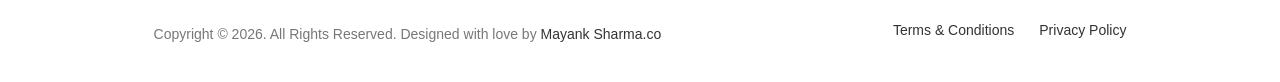
==== commit 5479508d: "Completion of About page" ====
--- a/index.html
+++ b/index.html
@@ -4,7 +4,7 @@
     <meta charset="UTF-8" />
     <meta name="viewport" content="width=device-width, initial-scale=1.0" />
     <title>Furmi</title>
-    <link rel="icon" type="image/png" href="Assets/favicon.png">
+    <link rel="icon" type="image/png" href="Assets/favicon.png" />
     <link rel="stylesheet" href="Css/page01.css" />
     <link rel="preconnect" href="https://fonts.googleapis.com" />
     <link rel="preconnect" href="https://fonts.gstatic.com" crossorigin />
@@ -16,7 +16,6 @@
       rel="stylesheet"
       href="https://cdn.jsdelivr.net/npm/bootstrap-icons@1.13.1/font/bootstrap-icons.min.css"
     />
-
   </head>
 
   <body>
@@ -35,15 +34,15 @@
             <li><a href="contact.html">Contact us</a></li>
           </ul>
 
-           <div class="nav-icons">
-          <a href="profile.html" aria-label="Profile">
-            <i class="bi bi-person"></i>
-          </a>
-
-          <a href="shoppingCart.html" aria-label="Cart">
-             <i class="bi bi-cart3"></i>
-          </a>
-        </div>
+          <div class="nav-icons">
+            <a href="profile.html" aria-label="Profile">
+              <i class="bi bi-person"></i>
+            </a>
+
+            <a href="shoppingCart.html" aria-label="Cart">
+              <i class="bi bi-cart3"></i>
+            </a>
+          </div>
         </div>
       </nav>
     </section>
@@ -162,26 +161,22 @@
       <div class="why-image">
         <div class="dots"></div>
 
-        <img src="../Assets/why-choose-us-img.jpg" alt="Living Room">
-
-      </div>
-    </section>
-
+        <img src="../Assets/why-choose-us-img.jpg" alt="Living Room" />
+      </div>
+    </section>
 
     <section class="recommendation">
-
       <div class="recommendation">
-        <img src="Assets/chair-1.png" alt="nordic-chair">
+        <img src="Assets/chair-1.png" alt="nordic-chair" />
         <div class="recommend-info">
           <h3>Nordic Chair</h3>
           <p>Donec facilisis quam ut purus rutrum lobortis. Donec vitae odio</p>
           <a href="shop.html">Read More</a>
-
         </div>
       </div>
 
       <div class="recommendation">
-        <img src="Assets/chair-2.png" alt="Aero chair">
+        <img src="Assets/chair-2.png" alt="Aero chair" />
         <div class="recommend-info">
           <h3>Kruzo-aero chair</h3>
           <p>Donec facilisis quam ut purus rutrum lobortis. Donec vitae odio</p>
@@ -189,62 +184,158 @@
         </div>
       </div>
 
-        <div class="recommendation">
-        <img src="Assets/chair-3.png" alt="Ergonomic chair">
+      <div class="recommendation">
+        <img src="Assets/chair-3.png" alt="Ergonomic chair" />
         <div class="recommend-info">
           <h3>Ergonomic chair</h3>
           <p>Donec facilisis quam ut purus rutrum lobortis. Donec vitae odio</p>
           <a href="shop.html">Read More</a>
         </div>
       </div>
-
-    </section>
-
-
+    </section>
 
     <section class="testimonials">
       <h2>Testimonials</h2>
       <div class="testimonial-content">
-
         <button class="testimonial-arrow" aria-label="Previous testtimonials">
           <i class="bi bi-caret-left"></i>
         </button>
 
         <div class="testi-center">
           <p class="quote">
-            “Donec facilisis quam ut purus rutrum lobortis. 
-            Donec vitae odio quis nisl dapibus malesuada.
-            Nullam ac aliquet velit. Aliquam vulputate velit
-            imperdiet dolor tempor tristique. Pellentesqu 
-            habitant morbi tristique senectus et netus et 
-            malesuada fames ac turpis egestas. Integer convallis 
-            volutpat dui quis scelerisque.”
+            “Donec facilisis quam ut purus rutrum lobortis. Donec vitae odio
+            quis nisl dapibus malesuada. Nullam ac aliquet velit. Aliquam
+            vulputate velit imperdiet dolor tempor tristique. Pellentesqu
+            habitant morbi tristique senectus et netus et malesuada fames ac
+            turpis egestas. Integer convallis volutpat dui quis scelerisque.”
           </p>
-          <br>
-
-          <img class="testi-avatar"
-           src="/Assets/customer1.jpg" 
-           alt="Maria Jones"
-           >
+          <br />
+
+          <img
+            class="testi-avatar"
+            src="/Assets/customer1.jpg"
+            alt="Maria Jones"
+          />
 
           <h3>Maria Jonnes</h3>
-          <p class="testi-role">
-            CEO, Co-Founder, XYZ Inc.
+          <p class="testi-role">CEO, Co-Founder, XYZ Inc.</p>
+        </div>
+
+        <button class="testimonial-arrow" aria-label="Next Testimonial">
+          <i class="bi bi-caret-right"></i>
+        </button>
+      </div>
+
+      <div class="testi-dots"></div>
+    </section>
+
+    <footer class="footer-section">
+      <div class="newsletter">
+        <div class="newsletter-content">
+          <h3>
+            <i class="bi bi-envelope"></i>
+            Subscribe to Newletter
+          </h3>
+
+          <form class="newsletter-form">
+            <input
+              type="text"
+              placeholder="Enter Your Name"
+              aria-label="Your name"
+            />
+
+            <input
+              type="email"
+              placeholder="Enter Your Email"
+              aria-label="Your email"
+            />
+
+            <button type="submit" aria-label="Subscribe">
+              <i class="bi bi-send-fill"></i>
+            </button>
+          </form>
+        </div>
+
+        <img
+          class="blue-chair"
+          src="Assets/sofa.png"
+          alt="Blue Chair niche wali"
+        />
+      </div>
+
+      <div class="main-footer">
+        <div class="footer-brand">
+          <a href="index.html" class="footer-logo">Furni.</a>
+
+          <p>
+            Donec facilisis quam ut purus rutrum lobortis. Donec vitae odio quis
+            nisl dapibus malesuada. Nullam ac aliquet velit. Aliquam vulputate
+            velit imperdiet dolor tempor tristique. Pellentesque habitant.
           </p>
-        </div>
-
-        <button class="testimonial-arrow" aria-label="Next Testimonial">
-         <i class="bi bi-caret-right"></i>
-        </button>
-      </div>
-
-      <div class="testi-dots">
-        
-
-      </div>
-
-    </section>
-
+
+          <div class="footer-socials">
+            <a href="#" aria-label="facebook">
+              <i class="bi bi-facebook"></i>
+            </a>
+
+            <a href="#" aria-label="Twitter">
+              <i class="bi bi-twitter"></i>
+            </a>
+
+            <a href="#" aria-label="Instagram">
+              <i class="bi bi-instagram"></i>
+            </a>
+
+            <a href="#" aria-label="LinkedIn">
+              <i class="bi bi-linkedin"></i>
+            </a>
+          </div>
+        </div>
+
+        <div class="footer-links">
+          <a href="about.html">About us</a>
+          <a href="services.html">Services</a>
+          <a href="blog.html">Blog</a>
+          <a href="contact.html">Contact us</a>
+        </div>
+
+        <div class="footer-links">
+          <a href="#">Support</a>
+          <a href="#">Knowledge base</a>
+          <a href="#">Live chat</a>
+        </div>
+
+        <div class="footer-links">
+          <a href="#">Jobs</a>
+          <a href="#">Our team</a>
+          <a href="#">Leadership</a>
+          <a href="#">Privacy Policy</a>
+        </div>
+
+        <div class="footer-links">
+          <a href="shop.html">Nordic Chair</a>
+          <a href="shop.html">Kruzo Aero</a>
+          <a href="shop.html">Ergonomic Chair</a>
+        </div>
+      </div>
+
+
+      <div class="bottom-footer">
+        <p>
+            Copyright &copy; 2026. All Rights Reserved.
+            Designed with love by <a href="#">Mayank Sharma.co</a>
+        </p>
+
+         <div class="footer-legal">
+            <a href="#">Terms &amp; Conditions</a>
+            <a href="#">Privacy Policy</a>
+        </div>
+
+
+      </div>
+
+
+    </footer>
 
     <script
       src="https://cdn.jsdelivr.net/npm/bootstrap@5.3.8/dist/js/bootstrap.bundle.min.js"
--- a/Css/page01.css
+++ b/Css/page01.css
@@ -522,23 +522,220 @@
     margin: 0;
 }
 
-.testi-arrow {
-    width: 55px;
-    height: 55px;
-    flex-shrink: 0;
+.testimonial-arrow {
+   width: 50px;
+    height: 50px;
+    border-radius: 50%;
     border: none;
-    border-radius: 50%;
-    color: #333;
     background-color: #dfe8e2;
-    cursor: pointer;
-    display: flex;
-    align-items: center;
-    justify-content: center;
-    transition: all 0.2s ease-in-out;
-}
-
-.testi-arrow:hover {
+    color: #333333;
+}
+
+.testimonial-arrow:hover {
     background-color: #3d6558;
     color: #fff;
     transform: scale(1.05);
-}+}
+
+.footer-section {
+    background-color: #fff;
+    padding: 0 12% 35px;
+    color: #6b6b6b;
+    position: relative;
+    box-sizing: border-box;
+}
+
+.newslettter{
+    min-height: 300px;
+    display: flex;
+    align-items: center;
+    justify-content: space-between;
+    position: relative;
+}
+
+.newsletter-content {
+    width: 65%;
+    position: relative;
+    z-index: 2;
+}
+
+.newsletter-content h3{
+    display: flex;
+    align-items: center;
+    gap: 10px;
+    font-size: 15px;
+    font-weight: 600;
+    color: #3d6558;
+    margin: 0 0 12px;
+}
+
+.newsletter-content h3 i {
+    font-size: 20px;
+    color: #c5ceca;
+}
+
+
+.newsletter-form {
+    display: flex;
+    flex-wrap: nowrap;
+    align-items: center;
+    gap: 15px;
+    width: 100%;
+}
+
+
+.newsletter-form input {
+    flex: 1 1 0;
+    width: 0;
+    min-width: 0;
+    height: 50px;
+    padding: 0 12px;
+    border: 1px solid #d5dddf;
+    border-radius: 9px;
+    outline: none;
+    box-sizing: border-box;
+    font-family: inherit;
+    font-size: 14px;
+}
+
+
+.newsletter-form input:focus {
+    border-color: #3d6558;
+}
+
+.newsletter-form button {
+  flex: 0 0 78px;
+    width: 78px;
+    height: 50px;
+    padding: 0;
+    border: none;
+    border-radius: 9px;
+    background-color: #3d6558;
+    color: white;
+    font-size: 20px;
+    display: flex;
+    align-items: center;
+    justify-content: center;
+    cursor: pointer;
+    transition: background-color 0.3s ease;
+}
+
+.newsletter-form button:hover {
+    background-color: #294b40;
+}
+
+.blue-chair {
+    position: absolute;
+    width: 340px;
+    height: 300px;
+    object-fit: contain;
+    right: 0;
+    top: -100px;
+    z-index: 1;
+}
+
+.main-footer {
+    display: grid;
+    grid-template-columns: 2.2fr 1fr 1fr 1fr 1.1fr;
+    gap: 35px;
+    padding: 35px 0 65px;
+}
+
+.footer-brand {
+    min-width: 0;
+}
+.footer-log0 {
+    display: inline-block;
+    color: #3d6558;
+    font-size: 35px;
+    font-weight: 600;
+    text-decoration: none;
+    margin-bottom: 22px;
+
+}
+
+.footer-brand p {
+    font-size: 14px;
+    line-height: 2;
+    color: #6b6b6b;
+    margin: 0 0 25px;
+}
+
+.footer-socials {
+    display: flex;
+    align-items: center;
+    gap: 10px;
+}
+
+.footer-socials a {
+    width: 40px;
+    height: 40px;
+    display: flex;
+    justify-content: center;
+    align-items: center;
+    border-radius: 40%;
+    background-color: #dfe8e4;
+    color: #3d6558;
+    font-size: 15px;
+    text-decoration: none;
+    transition: all 0.3s ease;
+
+}
+
+.footer-socials a:hover {
+    background-color: #3d6558;
+    color: #ffffff;
+    transform: translateY(-3px);
+}
+
+.footer-links {
+    display: flex;
+    flex-direction: column;
+    align-items: flex-start;
+    gap: 20px;
+    padding-top: 65px;
+}
+
+.footer-links a:hover {
+    color: #3d6558;
+}
+
+.bottom-footer {
+    border-top: 1 px solid #dfe8e2;
+    padding-top: 25px;
+    display: flex;
+    justify-content: space-between;
+    align-items: flex-start;
+    gap: 25px;
+}
+
+.bottom-footer p {
+    max-width: 65%;
+    font-size:  14px;
+    line-height: 1.8;
+    color: #777777;
+    margin: 0;
+}
+
+.bottom-footer p a {
+    color: #333333;
+    text-decoration: none;
+    font-weight: 500;
+}
+
+.footer-legal {
+    display: flex;
+    gap: 25px;
+    flex-shrink: 0;
+}
+
+.footer-legal a {
+    font-size: 14px;
+    color: #333333;
+    text-decoration: none;
+}
+
+.footer-legal a:hover {
+    color: #3d6558;
+}
+
